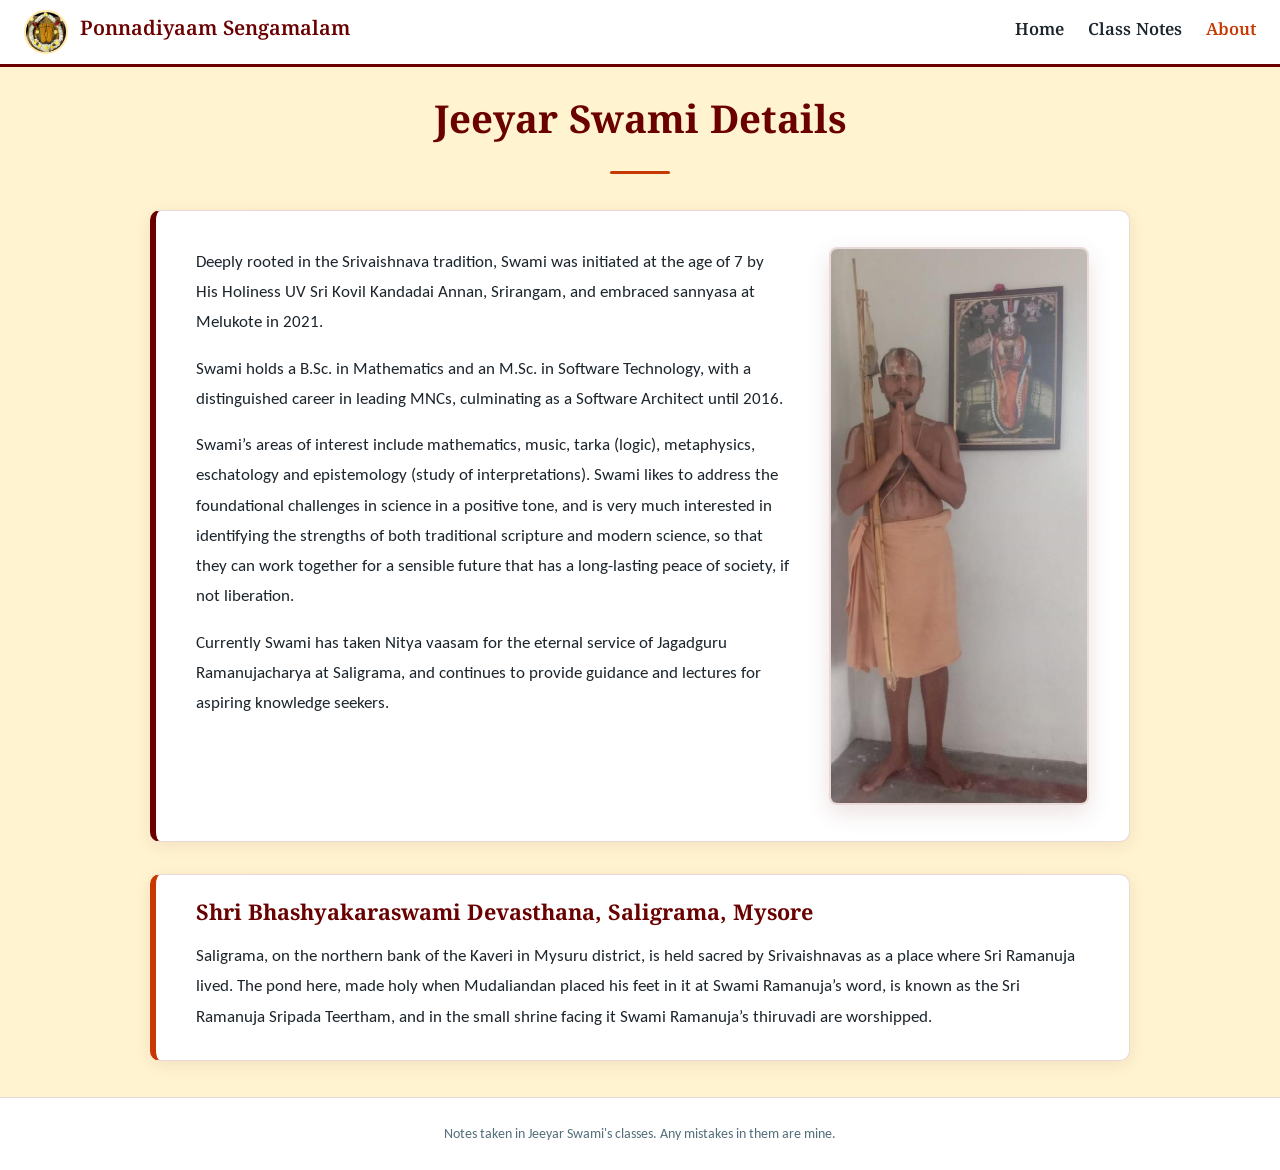
==== about.html @ 30a5dfef "Add jeeyar swami details" ====
<!DOCTYPE html>
<html lang="en">
<head>
  <meta charset="utf-8">
  <meta name="viewport" content="width=device-width, initial-scale=1">
  <title>About — Ponnadiyaam Sengamalam</title>
  <link rel="preconnect" href="https://fonts.googleapis.com">
  <link rel="preconnect" href="https://fonts.gstatic.com" crossorigin>
  <link href="https://fonts.googleapis.com/css2?family=Noto+Serif+Devanagari:wght@400;600;700&family=Noto+Serif+Tamil:wght@400;600&family=Noto+Sans+Tamil:wght@400;600&family=Carlito:ital,wght@0,400;0,700;1,400&display=swap" rel="stylesheet">
  <link rel="stylesheet" href="css/style.css">
</head>
<body>

<header class="site-header">
  <nav class="main-nav">
    <a href="index.html" class="brand">
      <img src="images/emperumanar_thiruvadi.jpg" alt="">
      <span>Ponnadiyaam Sengamalam</span>
    </a>
    <ul class="nav-links">
      <li><a href="index.html">Home</a></li>
      <li><a href="classes.html">Class Notes</a></li>
      <li><a href="about.html" class="active">About</a></li>
    </ul>
  </nav>
</header>

<main class="container">
  <div class="page-head">
    <h1>Jeeyar Swami Details</h1>
    <div class="rule"></div>
  </div>

  <section class="about-card">
    <div class="about-text">
      <p>Deeply rooted in the Srivaishnava tradition, Swami was initiated at the age of 7 by
      His Holiness UV Sri Kovil Kandadai Annan, Srirangam, and embraced sannyasa at Melukote in 2021.</p>

      <p>Swami holds a B.Sc. in Mathematics and an M.Sc. in Software Technology, with a distinguished
      career in leading MNCs, culminating as a Software Architect until 2016.</p>

      <p>Swami’s areas of interest include mathematics, music, tarka (logic), metaphysics,
      eschatology and epistemology (study of interpretations). Swami likes to address the foundational
      challenges in science in a positive tone, and is very much interested in identifying the strengths
      of both traditional scripture and modern science, so that they can work together for a sensible
      future that has a long-lasting peace of society, if not liberation.</p>

      <p>Currently Swami has taken Nitya vaasam for the eternal service of Jagadguru Ramanujacharya
      at Saligrama, and continues to provide guidance and lectures for aspiring knowledge seekers.</p>
    </div>

    <figure class="about-photo">
      <img src="images/jeeyar_swami.jpg" alt="Jeeyar Swami standing with hands folded beside a picture of Sri Ramanuja">
    </figure>
  </section>

  <section class="temple">
    <h2>Shri Bhashyakaraswami Devasthana, Saligrama, Mysore</h2>
    <p>Saligrama, on the northern bank of the Kaveri in Mysuru district, is held sacred by
    Srivaishnavas as a place where Sri Ramanuja lived. The pond here, made holy when Mudaliandan
    placed his feet in it at Swami Ramanuja’s word, is known as the Sri Ramanuja Sripada Teertham,
    and in the small shrine facing it Swami Ramanuja’s thiruvadi are worshipped.</p>
  </section>
</main>

<footer>
  <p>Notes taken in Jeeyar Swami's classes. Any mistakes in them are mine.</p>
</footer>

</body>
</html>
---- css/style.css ----
/* ---------------------------------------------------------------
   Jeeyar Swami class notes - stylesheet
   Colours and spacing follow the Samskrita Sangha site.
   --------------------------------------------------------------- */
:root {
  --bg: #FFF3D0;          /* page background */
  --gold: #FFE9A7;        /* tags, highlighted boxes */
  --maroon: #6A0000;      /* headings, borders */
  --saffron: #C83803;     /* accents, hover */
  --white: #FFFFFF;       /* cards, header */
  --text: #1C252C;
  --muted: #546E7A;
  --line: rgba(106, 0, 0, 0.15);
  --shadow: 0 4px 18px rgba(106, 0, 0, 0.08);

  --head: "Noto Serif Devanagari", "Noto Serif Tamil", Georgia, serif;
  --body: Calibri, Carlito, "Noto Sans Tamil", "Segoe UI", sans-serif;
}

* { box-sizing: border-box; margin: 0; padding: 0; }

body {
  display: flex;
  flex-direction: column;
  min-height: 100vh;
  background: var(--bg);
  color: var(--text);
  font-family: var(--body);
  font-size: 16px;           /* 12pt */
  line-height: 1.65;
}

h1, h2, h3 { font-family: var(--head); color: var(--maroon); line-height: 1.3; }
a { color: var(--maroon); }
a:focus-visible { outline: 2px solid var(--saffron); outline-offset: 3px; }
img { max-width: 100%; display: block; }

/* ---------- header ---------- */
.site-header {
  position: sticky;
  top: 0;
  z-index: 100;
  background: var(--white);
  border-bottom: 3px solid var(--maroon);
}
.main-nav {
  display: flex;
  justify-content: space-between;
  align-items: center;
  gap: 16px;
  padding: 10px 24px;
}
.brand {
  display: flex;
  align-items: center;
  gap: 12px;
  text-decoration: none;
}
.brand img {
  width: 44px;
  height: 44px;
  border-radius: 50%;
  object-fit: cover;
  border: 2px solid var(--gold);
}
.brand span {
  font-family: var(--head);
  font-size: 1.25rem;
  font-weight: 600;
  color: var(--maroon);
  white-space: nowrap;
}
.nav-links {
  display: flex;
  gap: 24px;
  list-style: none;
}
.nav-links a {
  text-decoration: none;
  color: var(--text);
  font-family: var(--head);
  font-size: 1.05rem;
  font-weight: 600;
  white-space: nowrap;
}
.nav-links a:hover,
.nav-links a.active { color: var(--saffron); }

/* ---------- page frame ---------- */
.container {
  width: 100%;
  max-width: 1100px;
  margin: 36px auto;
  padding: 0 20px;
  flex: 1 0 auto;
}
footer {
  text-align: center;
  padding: 24px 20px;
  background: var(--white);
  border-top: 1px solid var(--line);
  color: var(--muted);
  font-size: 0.9rem;
}

/* ---------- home ---------- */
.home {
  display: flex;
  flex-direction: column;
  align-items: center;
  text-align: center;
}
.thiruvadi {
  width: min(420px, 100%);
  border-radius: 10px;
  border: 3px solid var(--maroon);
  box-shadow: 0 8px 24px rgba(106, 0, 0, 0.18);
}
.salutation {
  margin-top: 32px;
  display: flex;
  flex-direction: column;
  align-items: center;
  gap: 6px;
}
.sri {
  font-family: "Noto Serif Devanagari", serif;
  font-size: 2rem;
  font-weight: 700;
  color: var(--saffron);
}
.ramanuja {
  font-family: "Noto Serif Devanagari", serif;
  font-size: 1.7rem;
  font-weight: 700;
  color: var(--maroon);
}
.ponnadi {
  margin-top: 22px;
  background: #FFFDF8;
  border: 2px solid var(--saffron);
  border-left: 8px solid var(--maroon);
  border-radius: 8px;
  padding: 16px 32px;
  box-shadow: 0 6px 16px rgba(106, 0, 0, 0.1);
}
.ponnadi .ta {
  font-family: "Noto Serif Tamil", serif;
  font-size: 1.6rem;
  font-weight: 600;
  color: var(--maroon);
}
.ponnadi .en {
  font-family: var(--head);
  font-size: 1.15rem;
  color: var(--saffron);
}
.home-link {
  margin-top: 32px;
  display: inline-block;
  text-decoration: none;
  background: var(--white);
  color: var(--maroon);
  border: 1.5px solid var(--maroon);
  padding: 8px 22px;
  border-radius: 6px;
  font-weight: 700;
}
.home-link:hover { background: var(--maroon); color: var(--white); }

/* ---------- page headings (classes + notes) ---------- */
.page-head { text-align: center; margin-bottom: 36px; }
.page-head h1 { font-size: 2.4rem; font-weight: 700; }
.page-head .ta {
  display: block;
  font-family: "Noto Serif Tamil", serif;
  font-size: 1.35rem;
  color: var(--saffron);
  margin-top: 4px;
}
.page-head p { color: var(--muted); max-width: 640px; margin: 12px auto 0; }
.rule {
  width: 60px;
  height: 3px;
  background: var(--saffron);
  border-radius: 2px;
  margin: 18px auto 0;
}

/* ---------- classes page tiles ---------- */
.grid {
  display: grid;
  grid-template-columns: repeat(auto-fit, minmax(min(300px, 100%), 1fr));
  gap: 24px;
}
.tile {
  display: block;
  text-decoration: none;
  background: var(--white);
  border: 1.5px solid var(--line);
  border-top: 5px solid var(--maroon);
  border-radius: 6px;
  box-shadow: var(--shadow);
  padding: 22px 24px;
  transition: transform 0.2s ease, box-shadow 0.2s ease;
}
.tile:hover {
  transform: translateY(-3px);
  box-shadow: 0 8px 24px rgba(106, 0, 0, 0.12);
}
.tile.t2 { border-top-color: var(--saffron); }
.tile.t3 { border-top-color: #2E7D32; }
.tile.t4 { border-top-color: #8A6D1F; }
.tile.t5 { border-top-color: #1F5F7A; }

.tile .tag {
  display: inline-block;
  font-family: "Noto Serif Tamil", serif;
  font-size: 0.95rem;
  font-weight: 600;
  color: var(--maroon);
  background: var(--gold);
  border-radius: 10px;
  padding: 1px 10px;
}
.tile h2 { font-size: 1.35rem; margin: 10px 0 6px; }
.tile p { color: #37474F; }
.tile .open {
  display: inline-block;
  margin-top: 12px;
  font-weight: 700;
  font-size: 0.95rem;
  color: var(--maroon);
}
.tile:hover .open { color: var(--saffron); text-decoration: underline; }

/* ---------- notes pages ---------- */
.back {
  display: inline-block;
  margin-bottom: 18px;
  font-weight: 700;
  text-decoration: none;
}
.back:hover { color: var(--saffron); }

.notes-list {
  max-width: 900px;
  margin: 0 auto;
  display: flex;
  flex-direction: column;
  gap: 24px;
}
.note {
  background: var(--white);
  border: 1.5px solid var(--line);
  border-left: 5px solid var(--maroon);
  border-radius: 6px;
  padding: 22px 28px;
  box-shadow: var(--shadow);
  scroll-margin-top: 110px;
}
.note h2 { font-size: 1.25rem; color: var(--saffron); }
.note .date {
  display: inline-block;
  margin: 6px 0 12px;
  font-size: 0.9rem;
  font-weight: 700;
  color: var(--maroon);
  background: var(--gold);
  border-radius: 10px;
  padding: 1px 10px;
}
.note p { margin-bottom: 10px; }
.note p:last-child { margin-bottom: 0; }
.note ul, .note ol { margin: 0 0 10px 22px; }

/* a sloka or pasuram */
.verse {
  font-family: var(--head);
  font-size: 1.2rem;
  font-weight: 600;
  color: var(--maroon);
  line-height: 1.8;
  white-space: pre-line;
  margin: 8px 0 14px;
}
.empty { color: var(--muted); font-style: italic; }

/* small tabs that jump to each science discussion */
.pills {
  display: flex;
  flex-wrap: wrap;
  justify-content: center;
  gap: 10px;
  max-width: 900px;
  margin: 0 auto 30px;
}
.pills a {
  text-decoration: none;
  font-size: 0.95rem;
  font-weight: 700;
  color: var(--maroon);
  background: var(--gold);
  border-radius: 4px;
  padding: 5px 14px;
}
.pills a:hover { background: var(--maroon); color: var(--white); }

/* ---------- phones and small tablets ---------- */
@media (max-width: 768px) {
  .main-nav {
    flex-direction: column;
    gap: 10px;
    padding: 12px 16px 8px;
  }
  .nav-links {
    width: 100%;
    justify-content: center;
    overflow-x: auto;
    padding-bottom: 6px;
  }
  .container { margin: 24px auto; padding: 0 14px; }
  .page-head h1 { font-size: 1.8rem; }
  .page-head .ta { font-size: 1.15rem; }
  .sri { font-size: 1.7rem; }
  .ramanuja { font-size: 1.35rem; }
  .ponnadi { padding: 14px 20px; }
  .ponnadi .ta { font-size: 1.35rem; }
  .note { padding: 18px 18px; }
  .note { scroll-margin-top: 130px; }
  .verse { font-size: 1.1rem; }
}

@media (prefers-reduced-motion: reduce) {
  .tile { transition: none; }
  .tile:hover { transform: none; }
}

/* ---------- about page ---------- */
.about-card {
  display: flex;
  align-items: flex-start;
  gap: 40px;
  max-width: 980px;
  margin: 0 auto;
  background: var(--white);
  border: 1.5px solid var(--line);
  border-left: 6px solid var(--maroon);
  border-radius: 10px;
  padding: 36px 40px;
  box-shadow: var(--shadow);
}
.about-text { flex: 1 1 auto; min-width: 0; }
.about-text p { font-size: 1.05rem; line-height: 1.8; margin-bottom: 16px; }
.about-text p:last-child { margin-bottom: 0; }
.about-photo { flex: 0 0 260px; }
.about-photo img {
  width: 100%;
  border-radius: 8px;
  border: 2px solid var(--line);
  box-shadow: 0 8px 24px rgba(106, 0, 0, 0.12);
}
.temple {
  max-width: 980px;
  margin: 32px auto 0;
  background: var(--white);
  border: 1.5px solid var(--line);
  border-left: 6px solid var(--saffron);
  border-radius: 10px;
  padding: 28px 40px;
  box-shadow: var(--shadow);
}
.temple h2 { font-size: 1.35rem; margin-bottom: 10px; }
.temple p { font-size: 1.05rem; line-height: 1.8; }

@media (max-width: 860px) {
  .about-card {
    flex-direction: column-reverse;
    align-items: center;
    gap: 24px;
    padding: 22px 20px;
  }
  .about-photo { flex: 0 0 auto; width: min(240px, 100%); }
  .temple { padding: 22px 20px; }
}
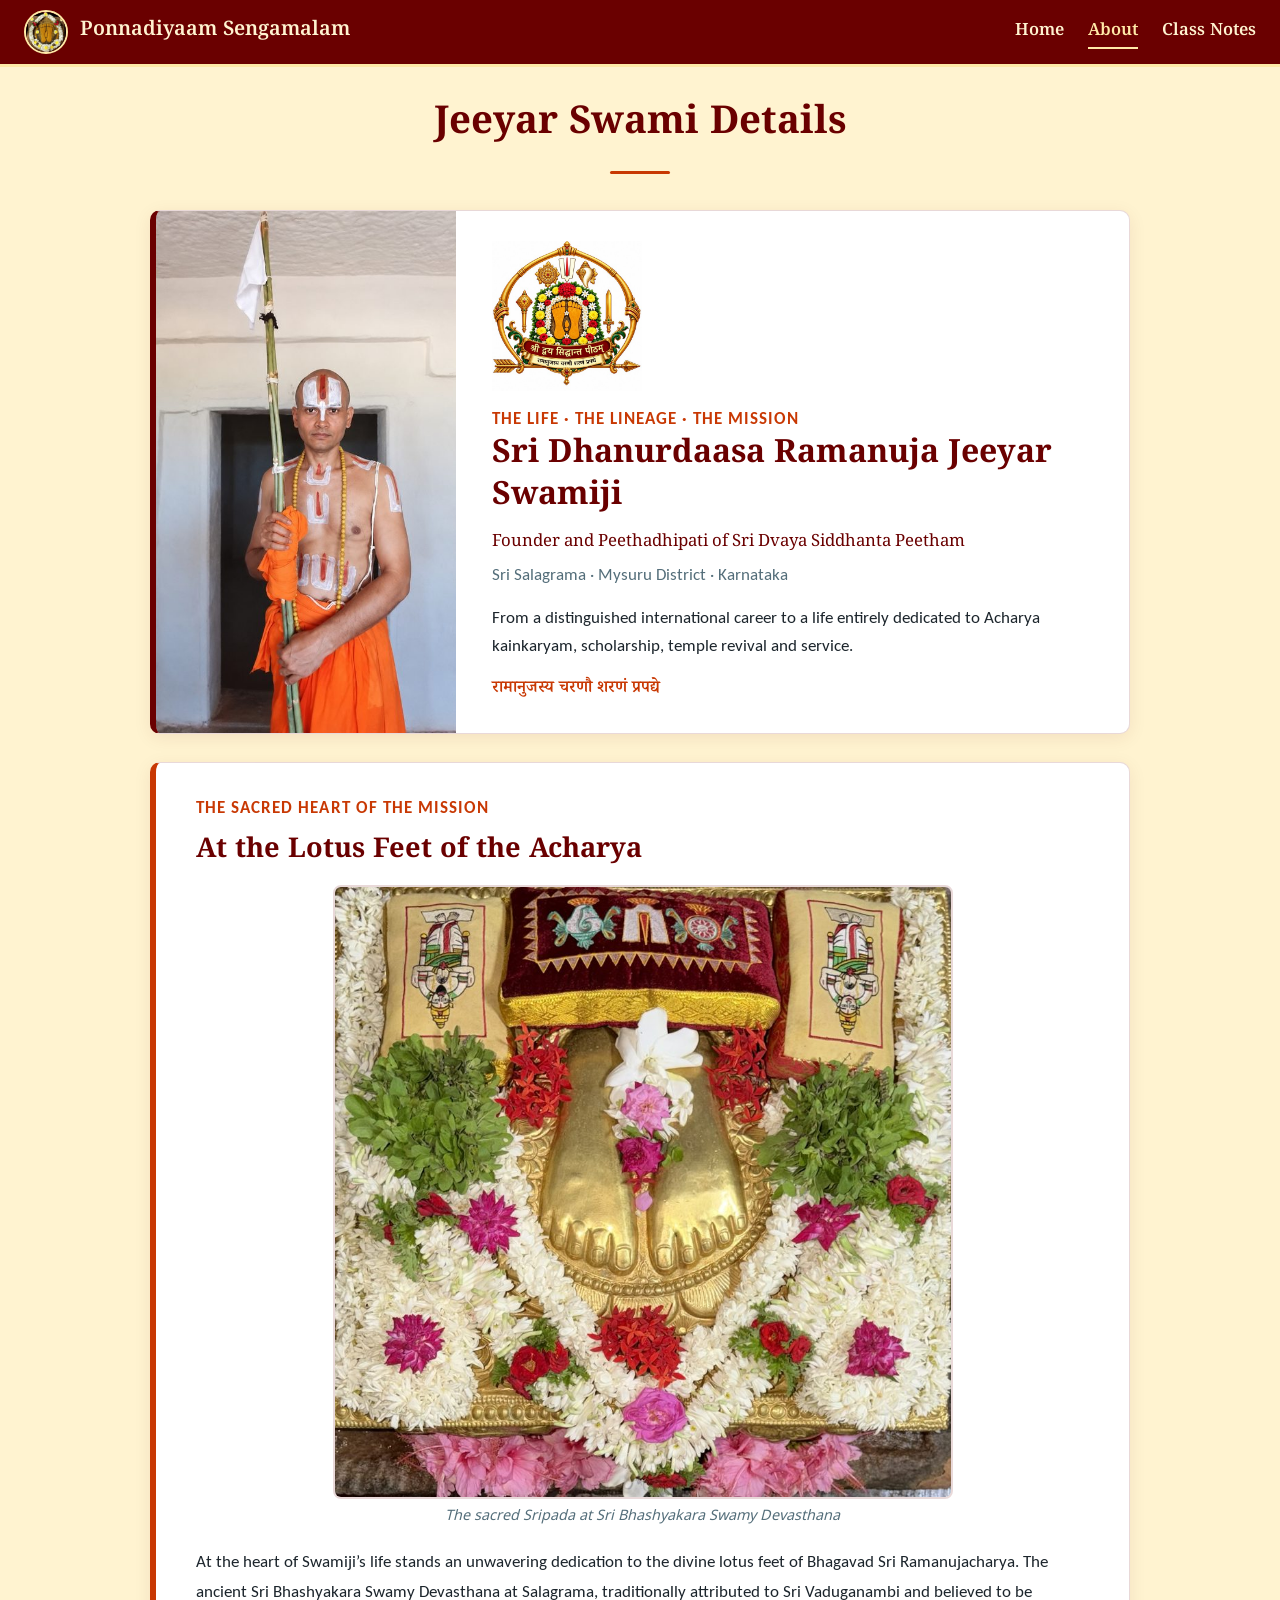
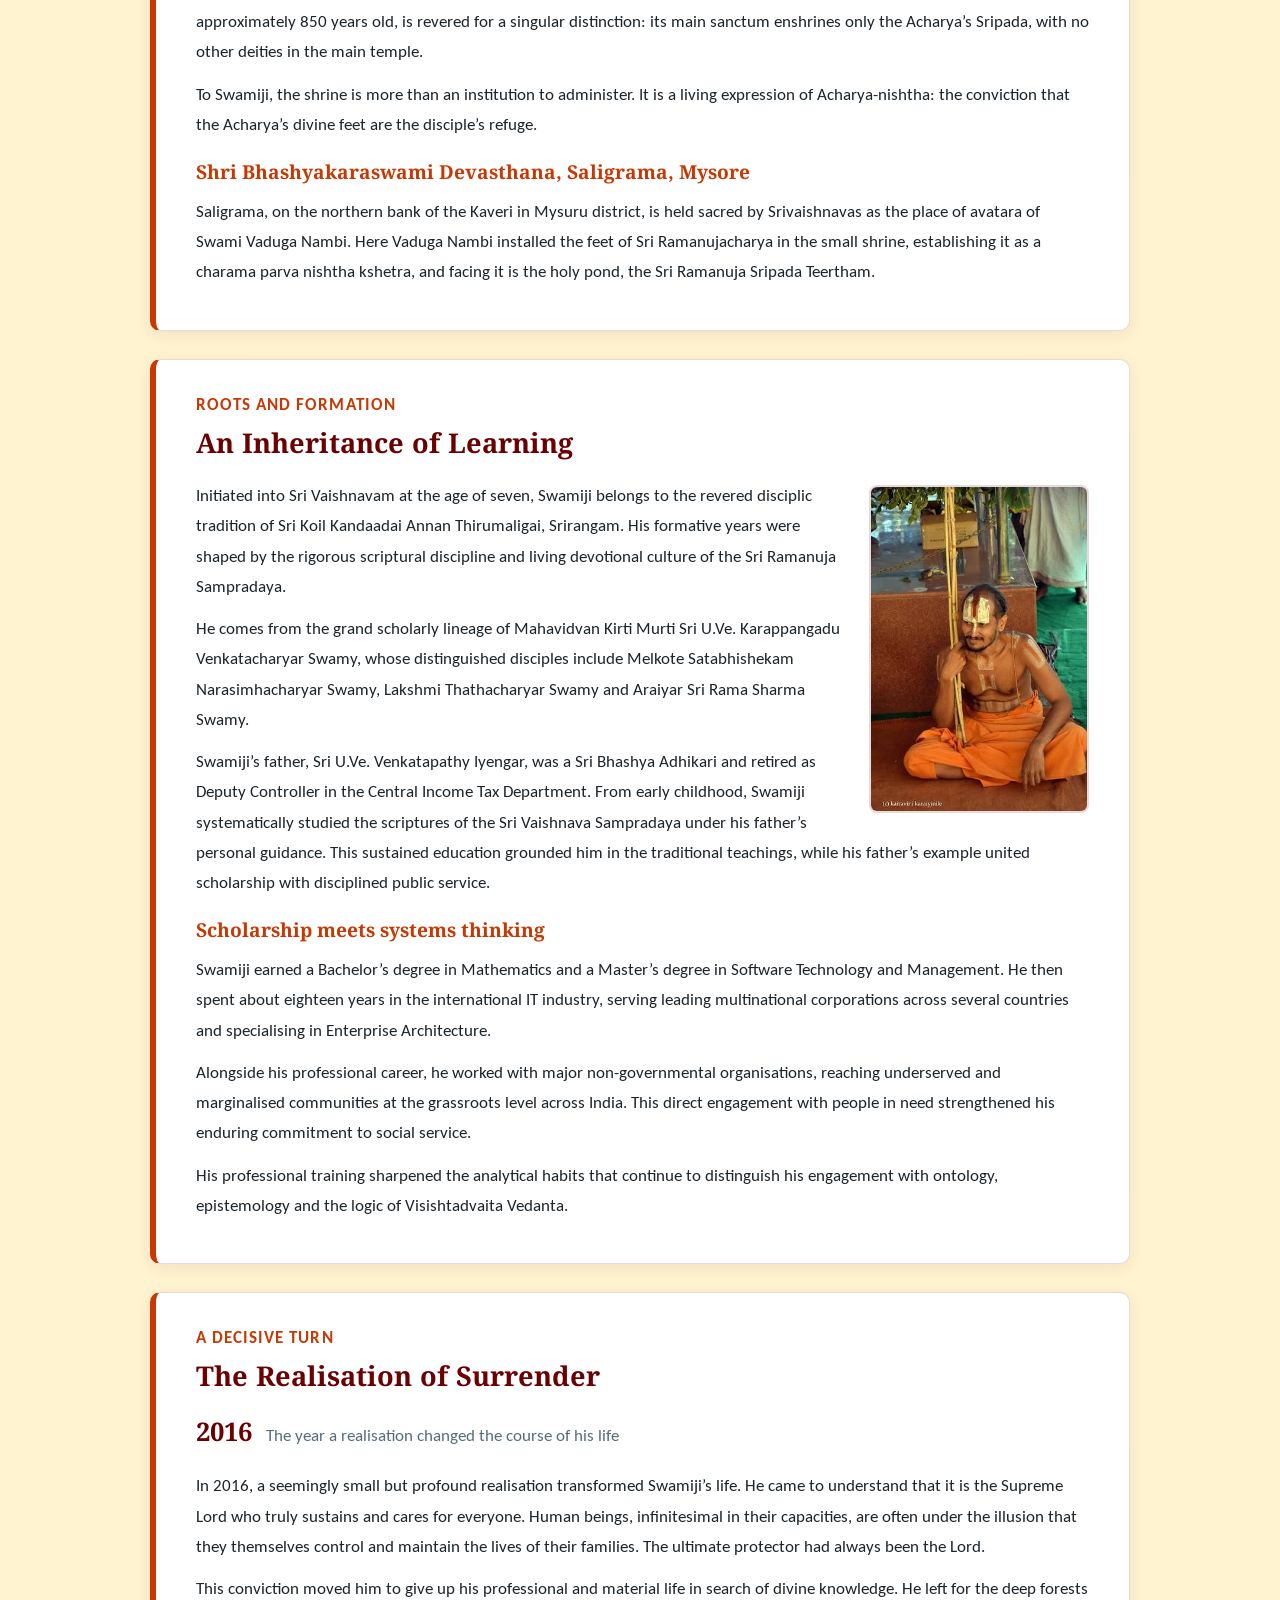
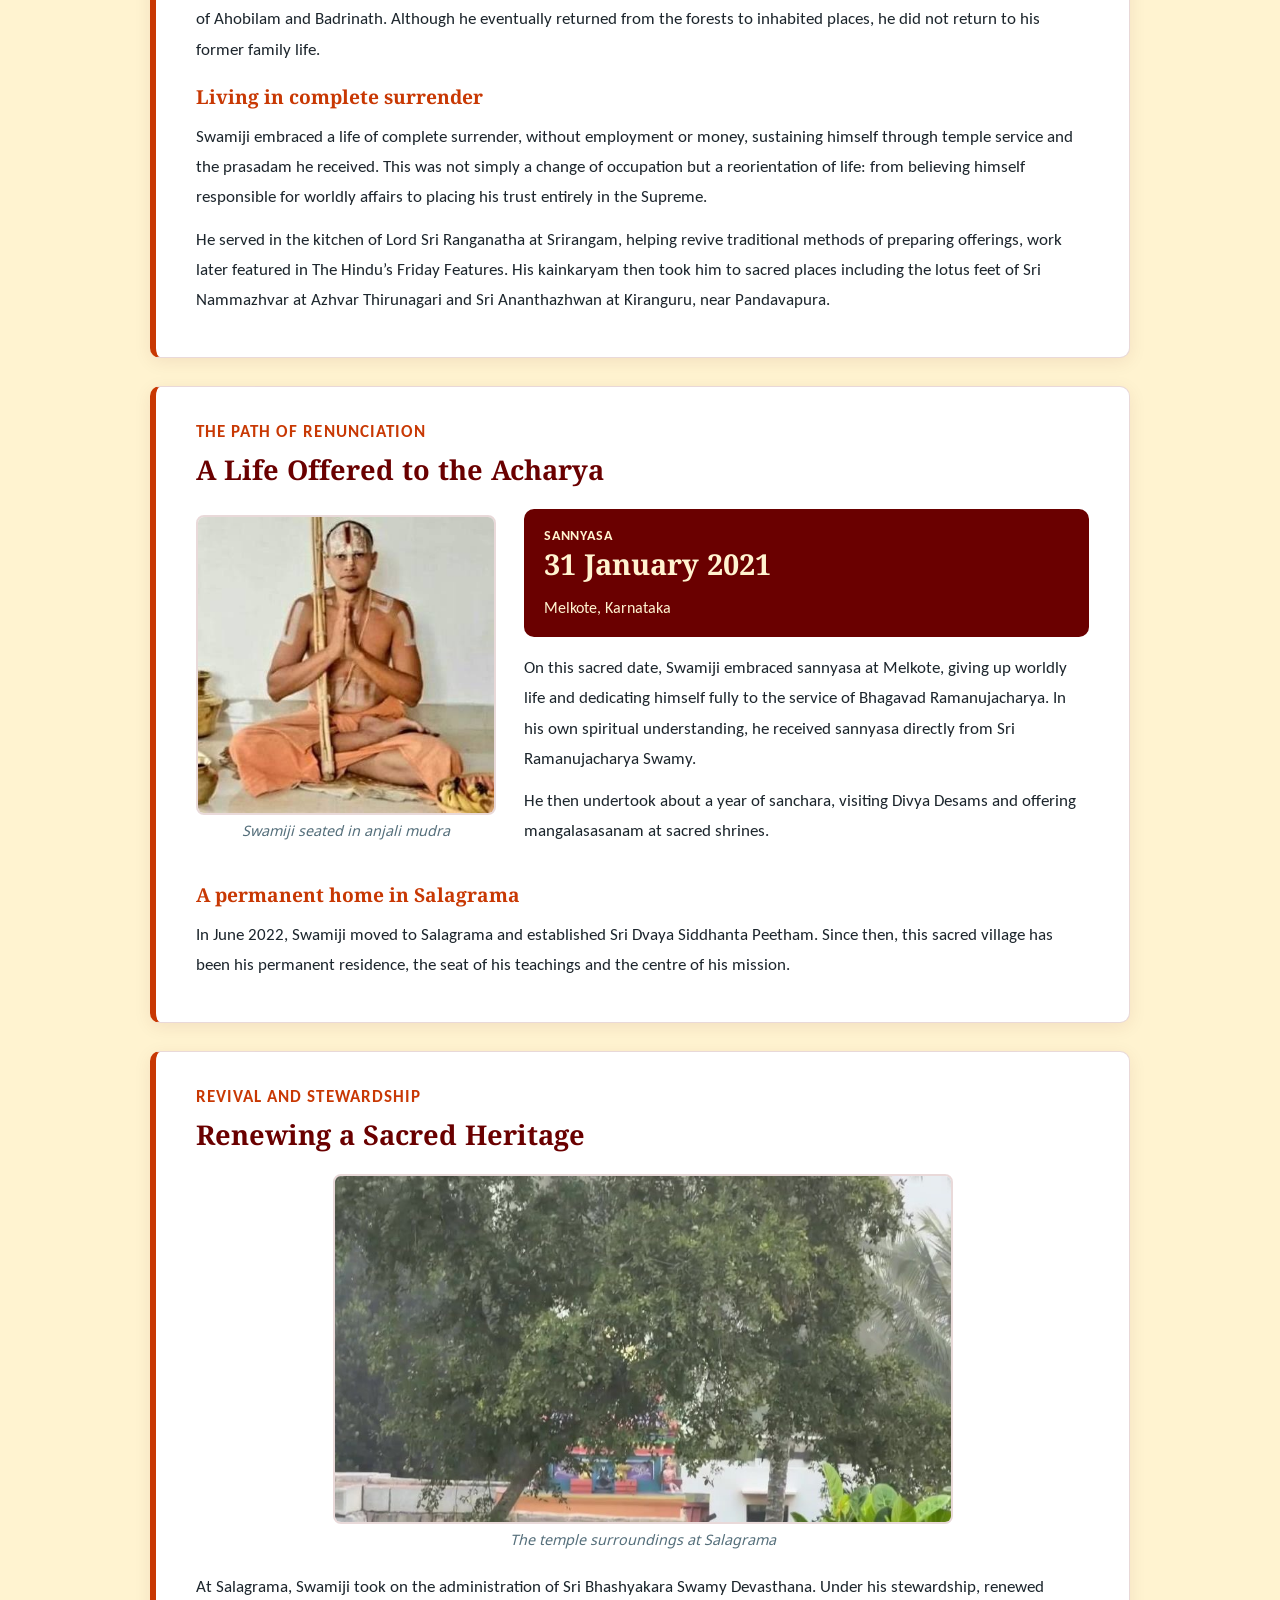
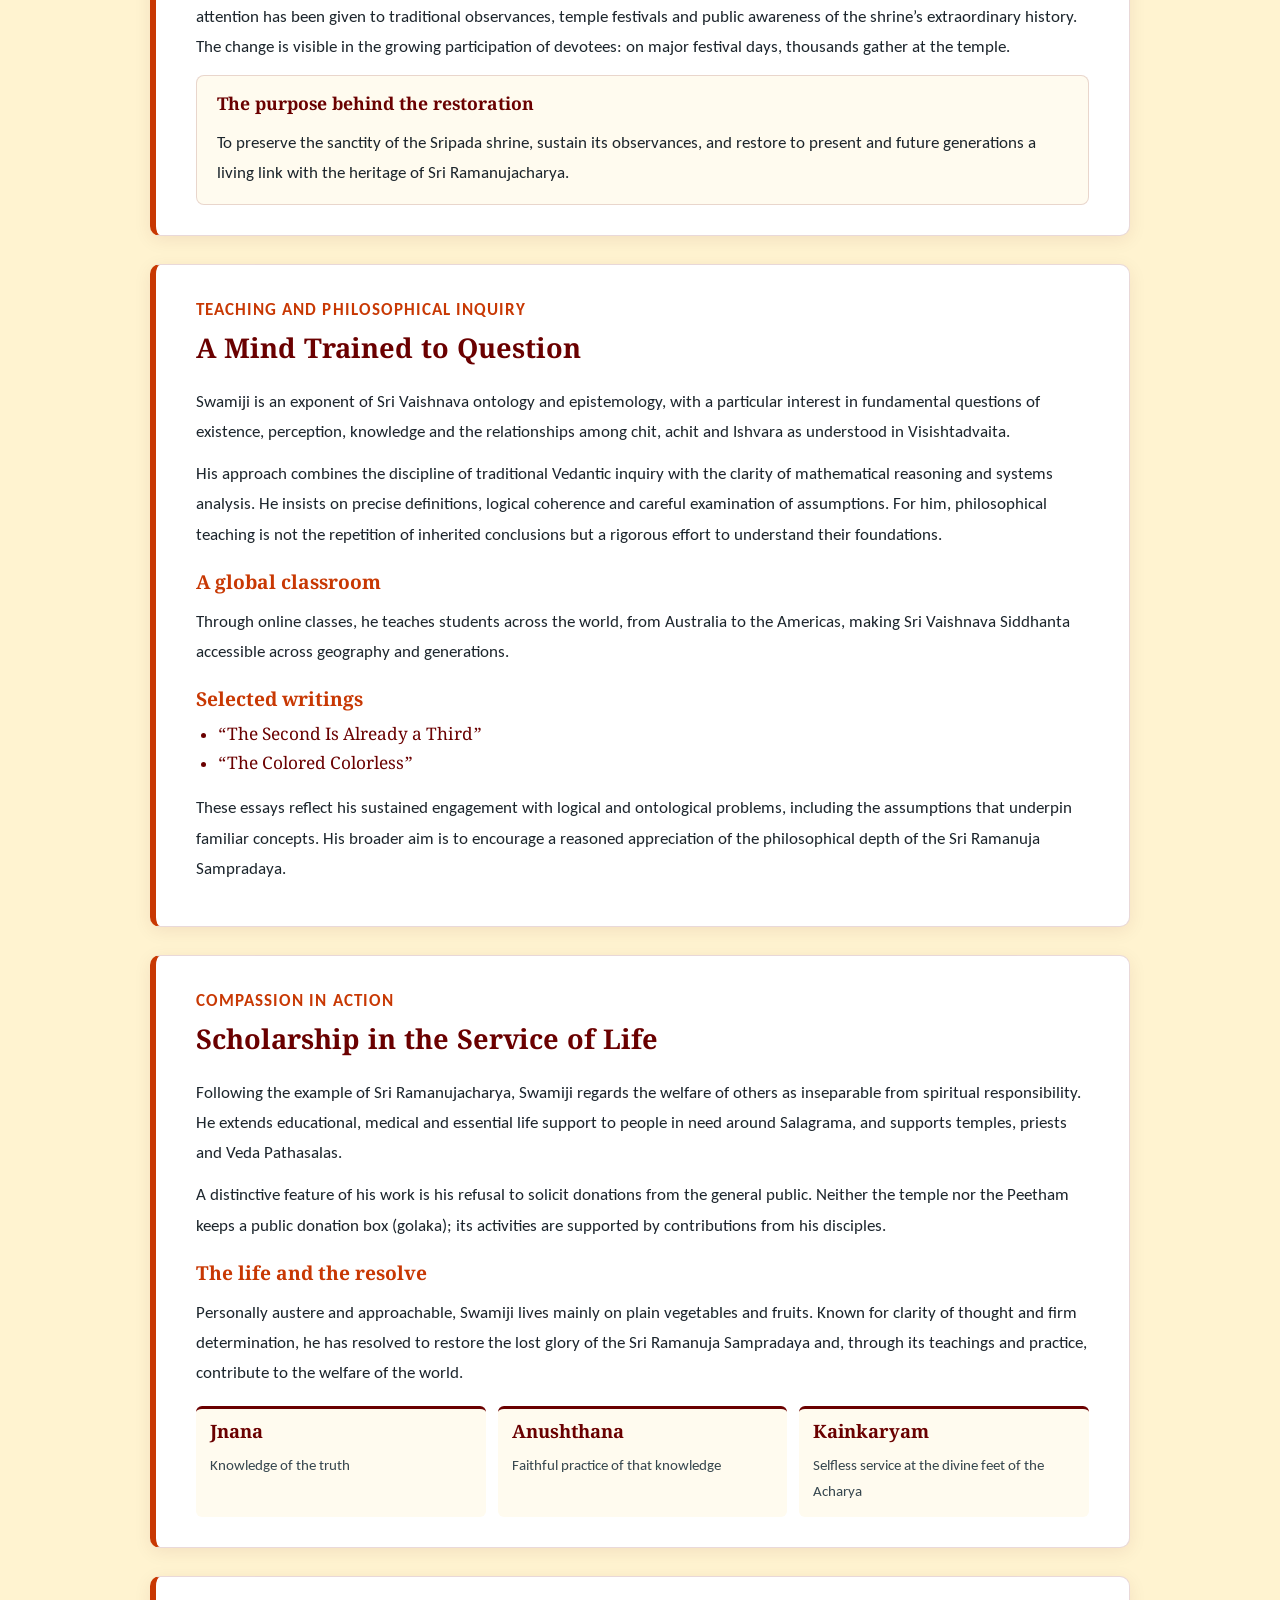
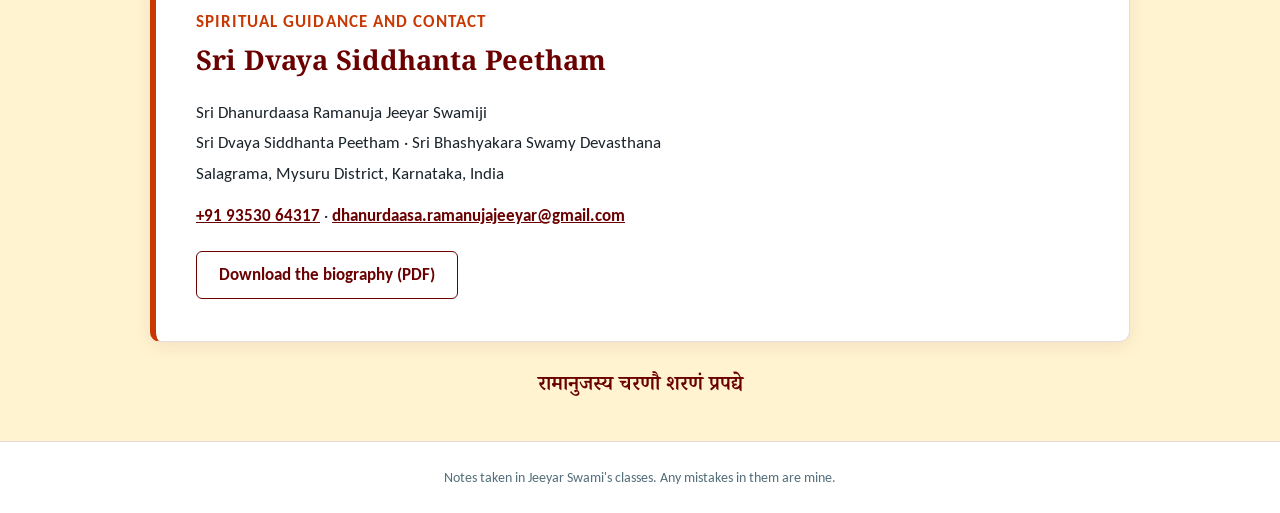
==== commit c3bbc463: "adiyen" ====
--- a/about.html
+++ b/about.html
@@ -19,8 +19,8 @@
     </a>
     <ul class="nav-links">
       <li><a href="index.html">Home</a></li>
+      <li><a href="about.html" class="active">About</a></li>
       <li><a href="classes.html">Class Notes</a></li>
-      <li><a href="about.html" class="active">About</a></li>
     </ul>
   </nav>
 </header>
@@ -31,37 +31,199 @@
     <div class="rule"></div>
   </div>
 
-  <section class="about-card">
-    <div class="about-text">
-      <p>Deeply rooted in the Srivaishnava tradition, Swami was initiated at the age of 7 by
-      His Holiness UV Sri Kovil Kandadai Annan, Srirangam, and embraced sannyasa at Melukote in 2021.</p>
-
-      <p>Swami holds a B.Sc. in Mathematics and an M.Sc. in Software Technology, with a distinguished
-      career in leading MNCs, culminating as a Software Architect until 2016.</p>
-
-      <p>Swami’s areas of interest include mathematics, music, tarka (logic), metaphysics,
-      eschatology and epistemology (study of interpretations). Swami likes to address the foundational
-      challenges in science in a positive tone, and is very much interested in identifying the strengths
-      of both traditional scripture and modern science, so that they can work together for a sensible
-      future that has a long-lasting peace of society, if not liberation.</p>
-
-      <p>Currently Swami has taken Nitya vaasam for the eternal service of Jagadguru Ramanujacharya
-      at Saligrama, and continues to provide guidance and lectures for aspiring knowledge seekers.</p>
-    </div>
-
-    <figure class="about-photo">
-      <img src="images/jeeyar_swami.jpg" alt="Jeeyar Swami standing with hands folded beside a picture of Sri Ramanuja">
+  <section class="bio-hero">
+    <img class="bio-portrait" src="images/swamiji_portrait.jpg" alt="Sri Dhanurdaasa Ramanuja Jeeyar Swamiji holding the tridandam">
+    <div class="bio-hero-text">
+      <img class="bio-logo" src="images/dvaya_siddhanta_peetham_logo.jpg" alt="Emblem of Sri Dvaya Siddhanta Peetham">
+      <p class="kicker">The life · The lineage · The mission</p>
+      <h2>Sri Dhanurdaasa Ramanuja Jeeyar Swamiji</h2>
+      <p class="bio-role">Founder and Peethadhipati of Sri Dvaya Siddhanta Peetham</p>
+      <p class="bio-place">Sri Salagrama · Mysuru District · Karnataka</p>
+      <p>From a distinguished international career to a life entirely dedicated to Acharya kainkaryam,
+      scholarship, temple revival and service.</p>
+      <p class="bio-sloka" lang="sa">रामानुजस्य चरणौ शरणं प्रपद्ये</p>
+    </div>
+  </section>
+
+  <section class="bio-card">
+    <p class="kicker">The sacred heart of the mission</p>
+    <h2>At the Lotus Feet of the Acharya</h2>
+    <figure class="bio-figure wide">
+      <img src="images/sripada_salagrama.jpg" alt="The Sripada of Sri Ramanujacharya, decorated with flowers">
+      <figcaption>The sacred Sripada at Sri Bhashyakara Swamy Devasthana</figcaption>
     </figure>
-  </section>
-
-  <section class="temple">
-    <h2>Shri Bhashyakaraswami Devasthana, Saligrama, Mysore</h2>
-    <p>Saligrama, on the northern bank of the Kaveri in Mysuru district, is held sacred by
-    Srivaishnavas as a place where Sri Ramanuja lived. The pond here, made holy when Mudaliandan
-    placed his feet in it at Swami Ramanuja’s word, is known as the Sri Ramanuja Sripada Teertham,
-    and in the small shrine facing it Swami Ramanuja’s thiruvadi are worshipped.</p>
-  </section>
+    <p>At the heart of Swamiji’s life stands an unwavering dedication to the divine lotus feet of Bhagavad
+    Sri Ramanujacharya. The ancient Sri Bhashyakara Swamy Devasthana at Salagrama, traditionally attributed to
+    Sri Vaduganambi and believed to be approximately 850 years old, is revered for a singular distinction: its
+    main sanctum enshrines only the Acharya’s Sripada, with no other deities in the main temple.</p>
+    <p>To Swamiji, the shrine is more than an institution to administer. It is a living expression of
+    Acharya-nishtha: the conviction that the Acharya’s divine feet are the disciple’s refuge.</p>
+
+    <h3>Shri Bhashyakaraswami Devasthana, Saligrama, Mysore</h3>
+    <p>Saligrama, on the northern bank of the Kaveri in Mysuru district, is held sacred by Srivaishnavas as the
+    place of avatara of Swami Vaduga Nambi. Here Vaduga Nambi installed the feet of Sri Ramanujacharya in the
+    small shrine, establishing it as a charama parva nishtha kshetra, and facing it is the holy pond, the
+    Sri Ramanuja Sripada Teertham.</p>
+  </section>
+
+  <section class="bio-card">
+    <p class="kicker">Roots and formation</p>
+    <h2>An Inheritance of Learning</h2>
+    <figure class="bio-figure side">
+      <img src="images/swamiji_early.jpg" alt="Swamiji seated, wearing urdhva pundram">
+    </figure>
+    <p>Initiated into Sri Vaishnavam at the age of seven, Swamiji belongs to the revered disciplic tradition of
+    Sri Koil Kandaadai Annan Thirumaligai, Srirangam. His formative years were shaped by the rigorous scriptural
+    discipline and living devotional culture of the Sri Ramanuja Sampradaya.</p>
+    <p>He comes from the grand scholarly lineage of Mahavidvan Kirti Murti Sri U.Ve. Karappangadu
+    Venkatacharyar Swamy, whose distinguished disciples include Melkote Satabhishekam Narasimhacharyar Swamy,
+    Lakshmi Thathacharyar Swamy and Araiyar Sri Rama Sharma Swamy.</p>
+    <p>Swamiji’s father, Sri U.Ve. Venkatapathy Iyengar, was a Sri Bhashya Adhikari and retired as Deputy
+    Controller in the Central Income Tax Department. From early childhood, Swamiji systematically studied the
+    scriptures of the Sri Vaishnava Sampradaya under his father’s personal guidance. This sustained education
+    grounded him in the traditional teachings, while his father’s example united scholarship with disciplined
+    public service.</p>
+
+    <h3>Scholarship meets systems thinking</h3>
+    <p>Swamiji earned a Bachelor’s degree in Mathematics and a Master’s degree in Software Technology and
+    Management. He then spent about eighteen years in the international IT industry, serving leading
+    multinational corporations across several countries and specialising in Enterprise Architecture.</p>
+    <p>Alongside his professional career, he worked with major non-governmental organisations, reaching
+    underserved and marginalised communities at the grassroots level across India. This direct engagement with
+    people in need strengthened his enduring commitment to social service.</p>
+    <p>His professional training sharpened the analytical habits that continue to distinguish his engagement
+    with ontology, epistemology and the logic of Visishtadvaita Vedanta.</p>
+  </section>
+
+  <section class="bio-card">
+    <p class="kicker">A decisive turn</p>
+    <h2>The Realisation of Surrender</h2>
+    <p class="year-line"><b>2016</b> The year a realisation changed the course of his life</p>
+    <p>In 2016, a seemingly small but profound realisation transformed Swamiji’s life. He came to understand that
+    it is the Supreme Lord who truly sustains and cares for everyone. Human beings, infinitesimal in their
+    capacities, are often under the illusion that they themselves control and maintain the lives of their
+    families. The ultimate protector had always been the Lord.</p>
+    <p>This conviction moved him to give up his professional and material life in search of divine knowledge. He
+    left for the deep forests of Ahobilam and Badrinath. Although he eventually returned from the forests to
+    inhabited places, he did not return to his former family life.</p>
+
+    <h3>Living in complete surrender</h3>
+    <p>Swamiji embraced a life of complete surrender, without employment or money, sustaining himself through
+    temple service and the prasadam he received. This was not simply a change of occupation but a reorientation
+    of life: from believing himself responsible for worldly affairs to placing his trust entirely in the
+    Supreme.</p>
+    <p>He served in the kitchen of Lord Sri Ranganatha at Srirangam, helping revive traditional methods of
+    preparing offerings, work later featured in The Hindu’s Friday Features. His kainkaryam then took him to
+    sacred places including the lotus feet of Sri Nammazhvar at Azhvar Thirunagari and Sri Ananthazhwan at
+    Kiranguru, near Pandavapura.</p>
+  </section>
+
+  <section class="bio-card">
+    <p class="kicker">The path of renunciation</p>
+    <h2>A Life Offered to the Acharya</h2>
+    <div class="bio-split">
+      <figure class="bio-figure">
+        <img src="images/swamiji_anjali.jpg" alt="Swamiji seated in anjali mudra">
+        <figcaption>Swamiji seated in anjali mudra</figcaption>
+      </figure>
+      <div>
+        <div class="date-box">
+          <span>Sannyasa</span>
+          <b>31 January 2021</b>
+          <span>Melkote, Karnataka</span>
+        </div>
+        <p>On this sacred date, Swamiji embraced sannyasa at Melkote, giving up worldly life and dedicating
+        himself fully to the service of Bhagavad Ramanujacharya. In his own spiritual understanding, he received
+        sannyasa directly from Sri Ramanujacharya Swamy.</p>
+        <p>He then undertook about a year of sanchara, visiting Divya Desams and offering mangalasasanam at
+        sacred shrines.</p>
+      </div>
+    </div>
+
+    <h3>A permanent home in Salagrama</h3>
+    <p>In June 2022, Swamiji moved to Salagrama and established Sri Dvaya Siddhanta Peetham. Since then, this
+    sacred village has been his permanent residence, the seat of his teachings and the centre of his mission.</p>
+  </section>
+
+  <section class="bio-card">
+    <p class="kicker">Revival and stewardship</p>
+    <h2>Renewing a Sacred Heritage</h2>
+    <figure class="bio-figure wide">
+      <img src="images/salagrama_temple.jpg" alt="The temple at Salagrama seen through the trees">
+      <figcaption>The temple surroundings at Salagrama</figcaption>
+    </figure>
+    <p>At Salagrama, Swamiji took on the administration of Sri Bhashyakara Swamy Devasthana. Under his
+    stewardship, renewed attention has been given to traditional observances, temple festivals and public
+    awareness of the shrine’s extraordinary history. The change is visible in the growing participation of
+    devotees: on major festival days, thousands gather at the temple.</p>
+    <div class="note-box">
+      <b>The purpose behind the restoration</b>
+      <p>To preserve the sanctity of the Sripada shrine, sustain its observances, and restore to present and
+      future generations a living link with the heritage of Sri Ramanujacharya.</p>
+    </div>
+  </section>
+
+  <section class="bio-card">
+    <p class="kicker">Teaching and philosophical inquiry</p>
+    <h2>A Mind Trained to Question</h2>
+    <p>Swamiji is an exponent of Sri Vaishnava ontology and epistemology, with a particular interest in
+    fundamental questions of existence, perception, knowledge and the relationships among chit, achit and
+    Ishvara as understood in Visishtadvaita.</p>
+    <p>His approach combines the discipline of traditional Vedantic inquiry with the clarity of mathematical
+    reasoning and systems analysis. He insists on precise definitions, logical coherence and careful examination
+    of assumptions. For him, philosophical teaching is not the repetition of inherited conclusions but a rigorous
+    effort to understand their foundations.</p>
+
+    <h3>A global classroom</h3>
+    <p>Through online classes, he teaches students across the world, from Australia to the Americas, making
+    Sri Vaishnava Siddhanta accessible across geography and generations.</p>
+
+    <h3>Selected writings</h3>
+    <ul class="writings">
+      <li>“The Second Is Already a Third”</li>
+      <li>“The Colored Colorless”</li>
+    </ul>
+    <p>These essays reflect his sustained engagement with logical and ontological problems, including the
+    assumptions that underpin familiar concepts. His broader aim is to encourage a reasoned appreciation of the
+    philosophical depth of the Sri Ramanuja Sampradaya.</p>
+  </section>
+
+  <section class="bio-card">
+    <p class="kicker">Compassion in action</p>
+    <h2>Scholarship in the Service of Life</h2>
+    <p>Following the example of Sri Ramanujacharya, Swamiji regards the welfare of others as inseparable from
+    spiritual responsibility. He extends educational, medical and essential life support to people in need
+    around Salagrama, and supports temples, priests and Veda Pathasalas.</p>
+    <p>A distinctive feature of his work is his refusal to solicit donations from the general public. Neither
+    the temple nor the Peetham keeps a public donation box (golaka); its activities are supported by
+    contributions from his disciples.</p>
+
+    <h3>The life and the resolve</h3>
+    <p>Personally austere and approachable, Swamiji lives mainly on plain vegetables and fruits. Known for
+    clarity of thought and firm determination, he has resolved to restore the lost glory of the Sri Ramanuja
+    Sampradaya and, through its teachings and practice, contribute to the welfare of the world.</p>
+
+    <div class="trio">
+      <div><b>Jnana</b><span>Knowledge of the truth</span></div>
+      <div><b>Anushthana</b><span>Faithful practice of that knowledge</span></div>
+      <div><b>Kainkaryam</b><span>Selfless service at the divine feet of the Acharya</span></div>
+    </div>
+  </section>
+
+  <section class="bio-card contact">
+    <p class="kicker">Spiritual guidance and contact</p>
+    <h2>Sri Dvaya Siddhanta Peetham</h2>
+    <p>Sri Dhanurdaasa Ramanuja Jeeyar Swamiji<br>
+    Sri Dvaya Siddhanta Peetham · Sri Bhashyakara Swamy Devasthana<br>
+    Salagrama, Mysuru District, Karnataka, India</p>
+    <p><a href="tel:+919353064317">+91 93530 64317</a> ·
+    <a href="mailto:dhanurdaasa.ramanujajeeyar@gmail.com">dhanurdaasa.ramanujajeeyar@gmail.com</a></p>
+    <p><a class="home-link" href="docs/Sri_Dhanurdaasa_Ramanuja_Jeeyar_Biography.pdf">Download the biography (PDF)</a></p>
+  </section>
+
+  <p class="bio-closing" lang="sa">रामानुजस्य चरणौ शरणं प्रपद्ये</p>
 </main>
+
 
 <footer>
   <p>Notes taken in Jeeyar Swami's classes. Any mistakes in them are mine.</p>
--- a/css/style.css
+++ b/css/style.css
@@ -40,8 +40,8 @@
   position: sticky;
   top: 0;
   z-index: 100;
-  background: var(--white);
-  border-bottom: 3px solid var(--maroon);
+  background: var(--maroon);
+  border-bottom: 3px solid var(--gold);
 }
 .main-nav {
   display: flex;
@@ -67,7 +67,7 @@
   font-family: var(--head);
   font-size: 1.25rem;
   font-weight: 600;
-  color: var(--maroon);
+  color: #FFF3D0;
   white-space: nowrap;
 }
 .nav-links {
@@ -77,14 +77,17 @@
 }
 .nav-links a {
   text-decoration: none;
-  color: var(--text);
+  color: #FFF3D0;
   font-family: var(--head);
   font-size: 1.05rem;
   font-weight: 600;
   white-space: nowrap;
-}
-.nav-links a:hover,
-.nav-links a.active { color: var(--saffron); }
+  padding-bottom: 2px;
+  border-bottom: 2px solid transparent;
+}
+.nav-links a:hover { color: var(--gold); }
+.nav-links a.active { color: var(--gold); border-bottom-color: var(--gold); }
+.site-header a:focus-visible { outline-color: var(--gold); }
 
 /* ---------- page frame ---------- */
 .container {
@@ -383,3 +386,321 @@
   .about-photo { flex: 0 0 auto; width: min(240px, 100%); }
   .temple { padding: 22px 20px; }
 }
+
+/* ---------- long articles (dropdowns) ---------- */
+details.drop { padding: 0; overflow: hidden; }
+details.drop summary {
+  list-style: none;
+  cursor: pointer;
+  display: flex;
+  flex-direction: column;
+  align-items: flex-start;
+  gap: 6px;
+  padding: 22px 64px 20px 28px;
+  position: relative;
+}
+details.drop summary::-webkit-details-marker { display: none; }
+details.drop summary::after {
+  content: "";
+  position: absolute;
+  right: 28px;
+  top: 50%;
+  width: 12px;
+  height: 12px;
+  margin-top: -9px;
+  border-right: 3px solid var(--maroon);
+  border-bottom: 3px solid var(--maroon);
+  transform: rotate(45deg);
+  transition: transform 0.2s ease;
+}
+details.drop[open] summary::after { transform: rotate(-135deg); margin-top: -2px; }
+details.drop summary:hover .drop-title { color: var(--maroon); }
+.drop-title {
+  font-family: var(--head);
+  font-size: 1.75rem;
+  font-weight: 700;
+  line-height: 1.3;
+  color: var(--saffron);
+}
+details.drop summary .date { margin: 0; }
+details.drop[open] summary { border-bottom: 1px solid var(--line); }
+
+.article { padding: 8px 40px 32px; }
+.article p { font-size: 1.15rem; line-height: 1.75; margin-bottom: 14px; }
+.article > h2 {
+  font-size: 1.6rem;
+  color: var(--maroon);
+  margin: 42px 0 12px;
+  padding-bottom: 6px;
+  border-bottom: 2px solid var(--gold);
+  scroll-margin-top: 110px;
+}
+.article h3 { font-size: 1.28rem; color: var(--saffron); margin: 26px 0 8px; }
+
+.contents {
+  background: #FFFBEF;
+  border: 1px solid var(--line);
+  border-radius: 8px;
+  padding: 14px 20px;
+  margin: 18px 0 8px;
+}
+.contents-head { font-weight: 700; color: var(--maroon); margin-bottom: 4px !important; }
+.contents ol { margin: 0 0 0 20px; }
+.contents a { text-decoration: none; }
+.contents a:hover { text-decoration: underline; color: var(--saffron); }
+
+/* ---------- figures ---------- */
+.fig {
+  margin: 22px 0;
+  background: #FFFBEF;
+  border: 1px solid var(--line);
+  border-radius: 8px;
+  padding: 18px;
+}
+.fig figcaption {
+  margin-top: 12px;
+  font-size: 0.9rem;
+  color: var(--muted);
+  text-align: center;
+}
+
+/* dimensions */
+.dims { display: grid; grid-template-columns: repeat(4, 1fr); gap: 12px; }
+.dim {
+  background: var(--white);
+  border: 1px dashed var(--line);
+  border-radius: 6px;
+  padding: 8px;
+  text-align: center;
+}
+.dim.real { border: 2px solid var(--maroon); }
+.dim svg { width: 100%; max-width: 120px; margin: 0 auto; }
+.dim p { font-size: 0.85rem; line-height: 1.35; color: var(--muted); margin: 0 !important; }
+.dim b { display: block; color: var(--maroon); font-size: 0.95rem; }
+
+/* layers */
+.layers { display: grid; grid-template-columns: 40px 1fr; gap: 12px; }
+.thread {
+  background: var(--maroon);
+  border-radius: 20px;
+  display: flex;
+  align-items: center;
+  justify-content: center;
+}
+.thread span {
+  writing-mode: vertical-rl;
+  transform: rotate(180deg);
+  color: var(--white);
+  font-size: 0.85rem;
+  font-weight: 700;
+  padding: 10px 0;
+}
+.layer-list { list-style: none; margin: 0 !important; display: flex; flex-direction: column; gap: 8px; }
+.layer {
+  display: grid;
+  grid-template-columns: 1fr auto;
+  grid-template-areas: "name tag" "desc tag";
+  align-items: center;
+  column-gap: 12px;
+  background: var(--white);
+  border: 1.5px dashed var(--line);
+  border-radius: 6px;
+  padding: 8px 12px;
+}
+.layer b { grid-area: name; color: var(--maroon); }
+.layer span { grid-area: desc; font-size: 0.88rem; color: var(--muted); }
+.layer em {
+  grid-area: tag;
+  font-style: normal;
+  font-size: 0.8rem;
+  font-weight: 700;
+  white-space: nowrap;
+  border-radius: 10px;
+  padding: 2px 10px;
+  background: #F1E7E7;
+  color: var(--maroon);
+}
+.layer.borrow { border-style: solid; background: #FFF6DC; }
+.layer.borrow em { background: var(--gold); }
+.layer.phys { border: 2px solid var(--maroon); background: var(--gold); }
+.layer.phys em { background: var(--maroon); color: var(--white); }
+
+
+/* plain book-style tables */
+.tbl-wrap { overflow-x: auto; margin: 22px 0; }
+.tbl {
+  width: 100%;
+  border-collapse: collapse;
+  font-size: 1.02rem;
+  border-top: 2px solid var(--maroon);
+  border-bottom: 2px solid var(--maroon);
+}
+.tbl caption {
+  caption-side: top;
+  text-align: left;
+  font-size: 0.95rem;
+  color: var(--muted);
+  padding-bottom: 6px;
+}
+.tbl caption b { color: var(--maroon); }
+.tbl th {
+  text-align: left;
+  font-weight: 700;
+  color: var(--maroon);
+  padding: 8px 10px;
+  border-bottom: 1px solid var(--maroon);
+}
+.tbl td { padding: 8px 10px; border-bottom: 1px solid var(--line); vertical-align: top; }
+.tbl tbody tr:last-child td { border-bottom: 0; }
+.tbl td:first-child { font-weight: 700; }
+
+@media (max-width: 768px) {
+  .article { padding: 4px 16px 22px; }
+  .article p { font-size: 1.08rem; }
+  .article > h2 { font-size: 1.35rem; scroll-margin-top: 130px; }
+  .article h3 { font-size: 1.15rem; }
+  details.drop summary { padding: 18px 48px 16px 18px; }
+  details.drop summary::after { right: 18px; }
+  .drop-title { font-size: 1.35rem; }
+  .tbl { font-size: 0.9rem; }
+  .tbl th, .tbl td { padding: 7px 6px; }
+  .fig { padding: 12px; }
+  .dims { grid-template-columns: repeat(2, 1fr); }
+  .layers { grid-template-columns: 30px 1fr; gap: 8px; }
+  .thread span { font-size: 0.75rem; }
+  .layer { grid-template-columns: 1fr; grid-template-areas: "name" "desc" "tag"; row-gap: 2px; }
+  .layer em { justify-self: start; margin-top: 4px; }
+}
+
+/* ---------- single article pages ---------- */
+.note.article-page { padding: 0; }
+.article-head {
+  padding: 26px 40px 18px;
+  border-bottom: 1px solid var(--line);
+  display: flex;
+  flex-direction: column;
+  align-items: flex-start;
+  gap: 8px;
+}
+.article-head h1 { font-size: 1.9rem; color: var(--saffron); line-height: 1.3; }
+.article-head .date { margin: 0; }
+.article { padding-top: 14px; }
+.triad { width: 100%; max-width: 420px; display: block; margin: 0 auto; font-family: var(--body); }
+
+/* month label at the foot of a tile */
+.tile { display: flex; flex-direction: column; }
+.tile .tile-month {
+  margin-top: auto;
+  padding-top: 14px;
+  font-size: 0.92rem;
+  font-weight: 700;
+  color: var(--maroon);
+  border-top: 1px solid var(--line);
+}
+.tile p { margin-bottom: 14px; }
+
+/* ---------- about page ---------- */
+.bio-hero, .bio-card {
+  max-width: 980px;
+  margin: 0 auto 28px;
+  background: var(--white);
+  border: 1.5px solid var(--line);
+  border-radius: 10px;
+  box-shadow: var(--shadow);
+}
+.bio-hero {
+  display: grid;
+  grid-template-columns: 300px 1fr;
+  overflow: hidden;
+  border-left: 6px solid var(--maroon);
+}
+.bio-portrait { width: 100%; height: 100%; object-fit: cover; object-position: top; background: var(--maroon); }
+.bio-hero-text { padding: 30px 36px; }
+.bio-logo { width: 150px; margin-bottom: 14px; }
+.bio-hero-text h2 { font-size: 2rem; margin: 4px 0 8px; }
+.bio-role { font-family: var(--head); font-size: 1.15rem; color: var(--maroon); }
+.bio-place { color: var(--muted); margin: 4px 0 14px; }
+.bio-hero-text p { font-size: 1.05rem; line-height: 1.7; }
+.bio-sloka {
+  font-family: "Noto Serif Devanagari", serif;
+  color: var(--saffron);
+  font-weight: 600;
+  margin-top: 14px;
+}
+.kicker {
+  font-size: 0.85rem;
+  font-weight: 700;
+  letter-spacing: 0.06em;
+  text-transform: uppercase;
+  color: var(--saffron);
+  margin-bottom: 4px;
+}
+.bio-card { padding: 30px 40px; border-left: 6px solid var(--saffron); }
+.bio-card h2 { font-size: 1.7rem; margin-bottom: 14px; }
+.bio-card h3 { font-size: 1.2rem; color: var(--saffron); margin: 24px 0 8px; }
+.bio-card p { font-size: 1.08rem; line-height: 1.75; margin-bottom: 12px; }
+.bio-card::after { content: ""; display: block; clear: both; }
+.bio-figure { margin: 6px 0 18px; }
+.bio-figure img { width: 100%; border-radius: 8px; border: 2px solid var(--line); }
+.bio-figure figcaption { font-size: 0.9rem; color: var(--muted); font-style: italic; text-align: center; margin-top: 6px; }
+.bio-figure.wide { max-width: 620px; margin-left: auto; margin-right: auto; }
+.bio-figure.side { float: right; width: 220px; margin: 4px 0 14px 24px; }
+.bio-split { display: grid; grid-template-columns: 300px 1fr; gap: 28px; align-items: start; }
+.date-box {
+  background: var(--maroon);
+  color: #FFF3D0;
+  border-radius: 10px;
+  padding: 16px 20px;
+  margin-bottom: 16px;
+  display: flex;
+  flex-direction: column;
+}
+.date-box span:first-child { font-size: 0.85rem; font-weight: 700; letter-spacing: 0.06em; text-transform: uppercase; }
+.date-box b { font-family: var(--head); font-size: 1.8rem; color: #FFF3D0; }
+.year-line { color: var(--muted); }
+.year-line b { font-family: var(--head); font-size: 1.6rem; color: var(--maroon); margin-right: 10px; }
+.note-box {
+  background: #FFFBEF;
+  border: 1px solid var(--line);
+  border-radius: 8px;
+  padding: 16px 20px;
+  margin-top: 10px;
+}
+.note-box b { font-family: var(--head); color: var(--maroon); font-size: 1.1rem; }
+.note-box p { margin: 6px 0 0 !important; }
+.writings { margin: 0 0 12px 22px; font-family: var(--head); color: var(--maroon); font-size: 1.08rem; }
+.trio { display: grid; grid-template-columns: repeat(3, 1fr); gap: 12px; margin-top: 18px; }
+.trio div {
+  border-top: 3px solid var(--maroon);
+  background: #FFFBEF;
+  border-radius: 6px;
+  padding: 12px 14px;
+}
+.trio b { display: block; font-family: var(--head); color: var(--maroon); font-size: 1.15rem; }
+.trio span { font-size: 0.95rem; color: #37474F; }
+.contact a { font-weight: 700; }
+.contact .home-link { margin-top: 8px; }
+.bio-closing {
+  text-align: center;
+  font-family: "Noto Serif Devanagari", serif;
+  font-size: 1.3rem;
+  font-weight: 600;
+  color: var(--maroon);
+  margin: 10px 0 0;
+}
+
+@media (max-width: 860px) {
+  .bio-hero { grid-template-columns: 1fr; }
+  .bio-portrait { max-height: 420px; }
+  .bio-hero-text { padding: 22px 20px; }
+  .bio-hero-text h2 { font-size: 1.5rem; }
+  .bio-card { padding: 22px 20px; }
+  .bio-card h2 { font-size: 1.4rem; }
+  .bio-card p { font-size: 1.03rem; }
+  .bio-figure.side { float: none; width: min(240px, 100%); margin: 6px auto 16px; }
+  .bio-split { grid-template-columns: 1fr; gap: 8px; }
+  .bio-split .bio-figure { max-width: 300px; margin: 0 auto 12px; }
+  .trio { grid-template-columns: 1fr; }
+  .article-head { padding: 20px 16px 14px; }
+  .article-head h1 { font-size: 1.45rem; }
+}
